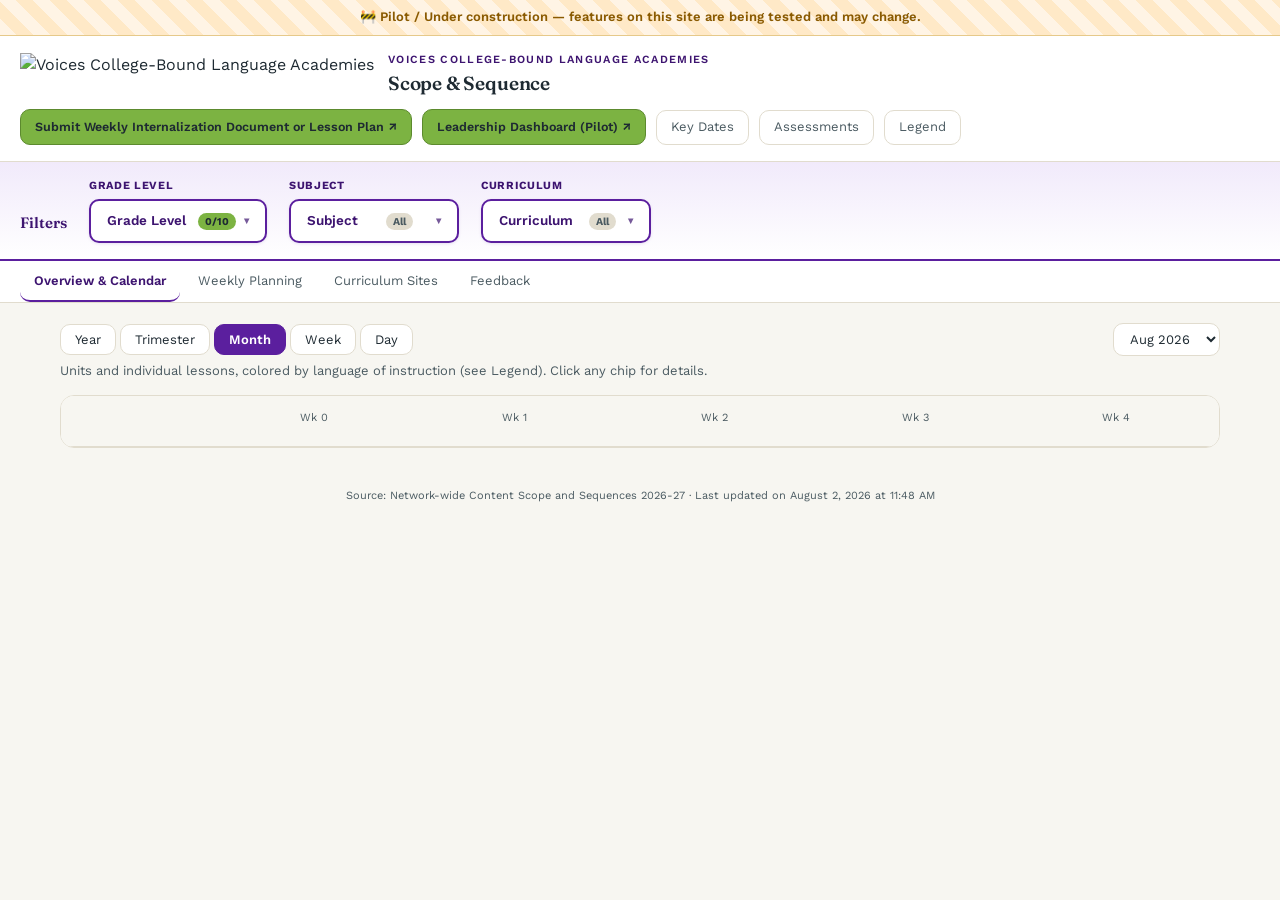
==== index.html @ 5a32dbb5 "Add Leadership Dashboard link to header next to Submit button" ====
<!DOCTYPE html>
<html lang="en">
<head>
<meta charset="UTF-8" />
<meta name="viewport" content="width=device-width, initial-scale=1.0" />
<title>Scope &amp; Sequence · Voices</title>
<link rel="icon" type="image/svg+xml" href="[data-uri]" />
<link rel="alternate icon" type="image/png" href="[data-uri]" />
<link rel="preconnect" href="https://fonts.googleapis.com">
<link rel="preconnect" href="https://fonts.gstatic.com" crossorigin>
<link href="https://fonts.googleapis.com/css2?family=Fraunces:opsz,wght@9..144,400;9..144,500;9..144,600;9..144,700&family=Work+Sans:wght@400;500;600;700&display=swap" rel="stylesheet">
<link rel="stylesheet" href="style.css" />
<script src="https://cdn.jsdelivr.net/npm/docx@9.7.1/dist/index.iife.js"></script>
</head>
<body>
<div class="pilot-banner">🚧 Pilot / Under construction — features on this site are being tested and may change.</div>
<header class="topbar">
  <div class="brand-row">
    <img src="https://voicesacademies.org/wp-content/uploads/2023/08/logo-new.png" alt="Voices College-Bound Language Academies" class="brand-logo" />
    <div class="brand-text">
      <p class="eyebrow">Voices College-Bound Language Academies</p>
      <h1>Scope &amp; Sequence</h1>
    </div>
  </div>
  <div class="header-actions">
    <a class="btn-submit" href="https://grow.leveldata.com/data-dash" target="_blank" rel="noopener">Submit Weekly Internalization Document or Lesson Plan ↗</a>
    <a class="btn-submit" href="https://script.google.com/a/macros/voicescharterschool.com/s/AKfycbwVv9f9QbxQoBg6VvHgFD5PpWBPa5TW-Hq5ga94UbE-8AwvukaXBPZ4xyB8BBVYeM-q/exec?view=dashboard" target="_blank" rel="noopener">Leadership Dashboard (Pilot) ↗</a>
    <details id="keydates-toggle" class="legend-toggle">
      <summary>Key Dates</summary>
      <div id="keydates-panel" class="legend-panel keydates-panel"></div>
    </details>
    <details id="assessments-toggle" class="legend-toggle">
      <summary>Assessments</summary>
      <div id="assessments-panel" class="legend-panel keydates-panel"></div>
    </details>
    <details id="legend-toggle" class="legend-toggle">
      <summary>Legend</summary>
      <div id="legend-panel" class="legend-panel"></div>
    </details>
  </div>
</header>

<div class="filterbar">
  <span class="filterbar-label">Filters</span>
  <div class="filter-slot">
    <span class="filter-caption">Grade Level</span>
    <div id="filter-grade"></div>
  </div>
  <div class="filter-slot">
    <span class="filter-caption">Subject</span>
    <div id="filter-subject"></div>
  </div>
  <div class="filter-slot">
    <span class="filter-caption">Curriculum</span>
    <div id="filter-curriculum"></div>
  </div>
</div>

<nav class="tabs">
  <button class="tab-btn active" data-tab="overview">Overview &amp; Calendar</button>
  <button class="tab-btn" data-tab="week">Weekly Planning</button>
  <button class="tab-btn" data-tab="curricula">Curriculum Sites</button>
  <button class="tab-btn" data-tab="feedback">Feedback</button>
</nav>

<main>
  <!-- OVERVIEW & CALENDAR (Timeline only) -->
  <section id="tab-overview" class="tab-panel active">
    <div class="calendar-toolbar">
      <div class="zoom-group">
        <button class="zoom-btn" data-zoom="year">Year</button>
        <button class="zoom-btn" data-zoom="trimester">Trimester</button>
        <button class="zoom-btn active" data-zoom="month">Month</button>
        <button class="zoom-btn" data-zoom="week">Week</button>
        <button class="zoom-btn" data-zoom="day">Day</button>
      </div>
      <div id="calendar-nav" class="calendar-nav"></div>
    </div>
    <p class="hint">Units and individual lessons, colored by language of instruction (see Legend). Click any chip for details.</p>
    <div id="calendar-content"></div>
  </section>

  <!-- Shared detail modal -->
  <div id="unit-modal" class="modal hidden">
    <div class="modal-card">
      <button id="modal-close" class="modal-close">×</button>
      <div id="modal-body"></div>
    </div>
  </div>

  <!-- WEEKLY PLANNING -->
  <section id="tab-week" class="tab-panel">
    <div class="week-toolbar">
      <label>Week
        <select id="week-select"></select>
      </label>
      <button id="download-btn">Download Internalization Document (.docx)</button>
      <a class="btn-submit" href="https://docs.google.com/document/d/1AT0Lo5B0PBsfWItaUh0l4orukaaXtDyoS68IApVnRMs/edit?tab=t.0" target="_blank" rel="noopener">Lesson Planning Document ↗</a>
      <a class="btn-submit" href="https://grow.leveldata.com/data-dash" target="_blank" rel="noopener">Submit Weekly Internalization Document or Lesson Plan ↗</a>
    </div>
    <div class="week-toolbar pilot-tools">
      <span class="pilot-tag">Pilot tools:</span>
      <a class="btn-submit" href="https://script.google.com/a/macros/voicescharterschool.com/s/AKfycbwVv9f9QbxQoBg6VvHgFD5PpWBPa5TW-Hq5ga94UbE-8AwvukaXBPZ4xyB8BBVYeM-q/exec?view=internalize" target="_blank" rel="noopener">Internalize My Week (Pilot) ↗</a>
      <a class="btn-submit" href="https://script.google.com/a/macros/voicescharterschool.com/s/AKfycbwVv9f9QbxQoBg6VvHgFD5PpWBPa5TW-Hq5ga94UbE-8AwvukaXBPZ4xyB8BBVYeM-q/exec" target="_blank" rel="noopener">Customize My SAS (Pilot) ↗</a>
      <a class="btn-submit" href="https://script.google.com/a/macros/voicescharterschool.com/s/AKfycbwVv9f9QbxQoBg6VvHgFD5PpWBPa5TW-Hq5ga94UbE-8AwvukaXBPZ4xyB8BBVYeM-q/exec?view=dashboard" target="_blank" rel="noopener">Leadership Dashboard (Pilot) ↗</a>
    </div>
    <div id="week-content"></div>
  </section>

  <!-- CURRICULUM SITES -->
  <section id="tab-curricula" class="tab-panel">
    <p class="hint">Quick links to each curriculum provider's teacher site. These open the provider's own login/home page in a new tab - sign in there with your usual account (Clever, district SSO, etc.).</p>
    <div id="curricula-content" class="curricula-grid"></div>
  </section>

  <!-- FEEDBACK -->
  <section id="tab-feedback" class="tab-panel">
    <p class="hint">Share feedback, questions, or ideas about the scope &amp; sequences below. Add a post directly on the board - others can comment and react. No sign-in required.</p>
    <div class="padlet-embed">
      <iframe src="https://padlet.com/embed/u57g8vb19ub21k4a" frameborder="0" allow="camera;microphone;geolocation;clipboard-write;encrypted-media" title="2026-27 Voices SAS Feedback"></iframe>
    </div>
  </section>

</main>

<footer>
  <span>Source: Network-wide Content Scope and Sequences 2026-27</span>
  <span id="last-updated"></span>
</footer>

<script src="app.js"></script>
<link rel="stylesheet" href="overlays.css" />
<script src="overlays.js"></script>
</body>
</html>
---- style.css ----
/* Palette matches the Voices Professional Learning Portal
   (https://emagana-cpu.github.io/voicesprofessionallearning/) so this feels
   like the same family of tools. */
:root {
  --ink: #1E2A32;
  --ink-soft: #4A5A61;
  --paper: #F7F6F1;
  --card: #FFFFFF;
  --line: #E1DCCE;
  --purple: #5B1F9E;
  --purple-deep: #3D1470;
  --green: #7CB342;
  --green-deep: #5C8A2E;
  --alert: #C1442D;
  --alert-bg: #FBE4DC;
  --assess: #B9770E;
  --assess-bg: #FBEBD0;
  --focus: #3D1470;
  --radius: 14px;
  /* light language-allocation tints, used everywhere content is color-coded */
  --lang-english: #C9B8EA;
  --lang-english-deep: #5B1F9E;
  --lang-spanish: #C5E1A5;
  --lang-spanish-deep: #5C8A2E;
}
* { box-sizing: border-box; }
body {
  margin: 0;
  font-family: "Work Sans", -apple-system, "Segoe UI", Helvetica, Arial, sans-serif;
  color: var(--ink);
  background: var(--paper);
  line-height: 1.45;
}
h1, h2, h3, h4 { font-family: "Fraunces", serif; font-weight: 600; }

.topbar {
  padding: 16px 20px;
  background: var(--card);
  border-bottom: 1px solid var(--line);
  display: flex; align-items: center; justify-content: space-between; gap: 12px; flex-wrap: wrap;
}
.brand-row { display: flex; align-items: center; gap: 14px; }
.brand-logo { height: 44px; width: auto; flex-shrink: 0; }
.brand-text .eyebrow { font-size: 11px; letter-spacing: .12em; text-transform: uppercase; color: var(--purple-deep); font-weight: 600; margin: 0 0 2px; }
.brand-text h1 { margin: 0; font-size: 19px; letter-spacing: -0.01em; }

.header-actions { display: flex; align-items: center; gap: 10px; }
.btn-submit {
  display: inline-flex; align-items: center; gap: 6px;
  font-size: 12.5px; font-weight: 600; text-decoration: none;
  padding: 8px 14px; border-radius: 10px;
  background: var(--green); color: var(--ink); border: 1px solid var(--green-deep);
}
.btn-submit:hover { background: var(--green-deep); color: white; }

/* List / Timeline view toggle (merged Overview & Calendar tab) */
.view-toggle { display: flex; gap: 4px; margin-bottom: 16px; }
.view-btn { padding: 7px 16px; border-radius: 10px; }
.view-btn.active { background: var(--purple); color: white; border-color: var(--purple); font-weight: 600; }

/* Legend */
.legend-toggle { position: relative; }
.legend-toggle summary { list-style: none; cursor: pointer; font-size: 13px; padding: 7px 14px; border: 1px solid var(--line); border-radius: 10px; color: var(--ink-soft); background: var(--card); }
.legend-toggle summary::-webkit-details-marker { display: none; }
.legend-toggle[open] summary { color: var(--purple-deep); border-color: var(--purple); }
.legend-panel {
  position: absolute; right: 0; top: 40px; z-index: 30;
  background: var(--card); border: 1px solid var(--line); border-radius: var(--radius);
  padding: 14px 16px; box-shadow: 0 10px 30px rgba(30,42,50,.14); min-width: 260px;
}
.legend-group { margin-bottom: 12px; }
.legend-group:last-child { margin-bottom: 0; }
.legend-title { font-size: 11px; text-transform: uppercase; letter-spacing: .04em; color: var(--ink-soft); margin-bottom: 6px; font-weight: 700; }
.legend-item { font-size: 13px; display: flex; align-items: center; gap: 8px; margin-bottom: 4px; }
.legend-swatch { width: 14px; height: 14px; border-radius: 4px; display: inline-block; }

.keydates-panel { min-width: 420px; max-width: 480px; max-height: 70vh; overflow-y: auto; }
.keydates-panel .table-scroll { border: none; }
.keydates-panel .overview-table { min-width: 0; }

/* Filter bar - deliberately loud: its own colored strip, labeled controls,
   and a visible badge whenever a filter isn't set to "everything". */
.filterbar {
  display: flex; align-items: flex-end; gap: 22px; padding: 16px 20px;
  background: linear-gradient(180deg, #F1EAFB, #FFFFFF); border-bottom: 2px solid var(--purple);
  flex-wrap: wrap;
}
.filterbar-label {
  font-family: "Fraunces", serif; font-weight: 600; font-size: 15px; color: var(--purple-deep);
  padding-bottom: 9px; flex-shrink: 0;
}
.filter-slot { display: flex; flex-direction: column; gap: 5px; }
.filter-caption {
  font-size: 11px; font-weight: 700; text-transform: uppercase; letter-spacing: .06em;
  color: var(--purple-deep);
}
.filter-dropdown { position: relative; }
.filter-dropdown summary {
  list-style: none; cursor: pointer; font-size: 13.5px; font-weight: 600; padding: 10px 16px;
  border: 2px solid var(--purple); border-radius: 10px; color: var(--purple-deep); background: var(--card);
  display: flex; align-items: center; gap: 8px; min-width: 170px; justify-content: space-between;
  box-shadow: 0 1px 3px rgba(91,31,158,.12);
}
.filter-dropdown summary::after { content: "▾"; font-size: 10px; opacity: .7; }
.filter-dropdown summary::-webkit-details-marker { display: none; }
.filter-dropdown[open] summary { background: var(--purple); color: white; }
.filter-dropdown .filter-badge {
  background: var(--green); color: var(--ink); font-size: 10.5px; font-weight: 700;
  border-radius: 999px; padding: 1px 7px; margin-left: 4px;
}
.filter-panel {
  position: absolute; left: 0; top: 46px; z-index: 25;
  background: var(--card); border: 1px solid var(--line); border-radius: var(--radius);
  padding: 10px 12px; box-shadow: 0 10px 30px rgba(30,42,50,.18);
  min-width: 220px; max-height: 280px; overflow-y: auto;
}
.filter-actions { display: flex; gap: 6px; margin-bottom: 8px; }
.filter-actions button { padding: 3px 10px; font-size: 11px; }
.filter-option { display: flex; align-items: center; gap: 8px; font-size: 13px; padding: 4px 0; cursor: pointer; }
.filter-option input { accent-color: var(--purple); width: 15px; height: 15px; }

.tabs { display: flex; gap: 4px; padding: 0 20px; background: var(--card); border-bottom: 1px solid var(--line); }
.tab-btn { border: none; background: none; padding: 12px 14px; font-size: 13px; color: var(--ink-soft); border-bottom: 2px solid transparent; cursor: pointer; font-family: inherit; }
.tab-btn:hover { color: var(--ink); }
.tab-btn.active { color: var(--purple-deep); border-bottom-color: var(--purple); font-weight: 600; }

main { padding: 20px; max-width: 1200px; margin: 0 auto; }
.tab-panel { display: none; }
.tab-panel.active { display: block; }
.hint { font-size: 13px; color: var(--ink-soft); margin: 0 0 14px; }

/* Overview: one simple, independent table per subject (no forced cross-subject alignment - see Calendar tab for that) */
.subject-section { margin-bottom: 28px; }
.subject-section-header {
  display: flex; align-items: center; gap: 10px; margin-bottom: 10px;
}
.subject-section-header .lang-dot { width: 12px; height: 12px; border-radius: 50%; flex-shrink: 0; }
.subject-section-header h3 { margin: 0; font-size: 16px; }
.subject-section-header .subject-meta { font-size: 12px; color: var(--ink-soft); }

.table-scroll { overflow-x: auto; border: 1px solid var(--line); border-radius: var(--radius); }
.overview-table { border-collapse: collapse; width: 100%; min-width: 560px; background: var(--card); font-size: 12.5px; }
.overview-table th, .overview-table td {
  border: 1px solid var(--line);
  padding: 8px 10px;
  vertical-align: top;
  text-align: left;
}
.overview-table thead th {
  background: var(--paper);
  color: var(--ink-soft);
  font-size: 11px;
  text-transform: uppercase;
  letter-spacing: .03em;
  position: sticky;
  top: 0;
  z-index: 2;
}
.overview-table tbody tr.unit-row { cursor: pointer; }
.overview-table tbody tr.unit-row:hover td { background: var(--paper); }

#week-content tr.week-lesson-row { cursor: pointer; }
#week-content tr.week-lesson-row:hover td { background: var(--paper); }
.cell-unit-label { font-weight: 700; font-size: 13px; }
.cell-dates { font-size: 11px; color: var(--ink-soft); margin-top: 2px; }
.cell-topic { font-weight: 600; margin-bottom: 4px; }
.cell-standards { font-size: 11.5px; color: var(--ink-soft); white-space: pre-wrap; }

/* Modal */
.modal { position: fixed; inset: 0; background: rgba(30,42,50,.45); display: flex; align-items: center; justify-content: center; padding: 20px; z-index: 50; }
.modal.hidden { display: none; }
.modal-card { background: var(--card); border-radius: var(--radius); max-width: 800px; width: 100%; max-height: 85vh; overflow-y: auto; padding: 24px; position: relative; }
.modal-close { position: absolute; top: 14px; right: 16px; border: none; background: none; font-size: 22px; cursor: pointer; color: var(--ink-soft); line-height: 1; }
.modal-close:hover { color: var(--ink); }
.modal-body h2 { margin-top: 0; font-size: 18px; }
.subject-block { margin-bottom: 20px; }
.subject-block h4 { font-size: 13px; text-transform: uppercase; letter-spacing: .03em; margin-bottom: 8px; font-family: "Work Sans", sans-serif; font-weight: 700; }
.lesson-row { border-left: 3px solid var(--line); padding: 6px 10px; margin-bottom: 6px; font-size: 13px; }
.lesson-row .lesson-meta { color: var(--ink-soft); font-size: 11px; }

/* Week tab */
.week-toolbar { display: flex; align-items: center; gap: 12px; margin-bottom: 16px; flex-wrap: wrap; }
.week-toolbar label { font-size: 12px; color: var(--ink-soft); display: flex; flex-direction: column; gap: 4px; }
select, button {
  font-family: inherit;
  font-size: 13px; padding: 7px 12px; border-radius: 10px; border: 1px solid var(--line);
  background: var(--card); color: var(--ink); cursor: pointer;
}
#download-btn { background: var(--purple); color: white; border-color: var(--purple); font-weight: 600; }
#download-btn:hover { background: var(--purple-deep); }
#download-btn:disabled { background: var(--line); color: var(--ink-soft); border-color: var(--line); cursor: not-allowed; }

table { width: 100%; border-collapse: collapse; background: var(--card); border: 1px solid var(--line); border-radius: var(--radius); overflow: hidden; margin-bottom: 20px; }
th, td { text-align: left; padding: 8px 10px; font-size: 13px; border-bottom: 1px solid var(--line); vertical-align: top; }
th { background: var(--paper); font-size: 11px; text-transform: uppercase; color: var(--ink-soft); letter-spacing: .03em; }

.empty-note { padding: 16px; border: 1.5px dashed var(--line); border-radius: var(--radius); color: var(--ink-soft); font-size: 13px; background: var(--card); }
footer { text-align: center; font-size: 11px; color: var(--ink-soft); padding: 20px; }
#last-updated:not(:empty)::before { content: " · "; }

/* Calendar */
.calendar-toolbar { display: flex; align-items: center; justify-content: space-between; gap: 12px; margin-bottom: 6px; flex-wrap: wrap; }
.zoom-group { display: flex; gap: 4px; }
.zoom-btn { padding: 7px 14px; border-radius: 10px; }
.zoom-btn.active { background: var(--purple); color: white; border-color: var(--purple); font-weight: 600; }

/* Gantt: scrolls both ways - horizontally across time buckets, vertically
   when a bucket has to stack many individual lessons. */
.gantt-wrap {
  border: 1px solid var(--line); border-radius: var(--radius); background: var(--card);
  overflow: auto; max-height: 70vh;
}
.gantt-header, .gantt-row { display: flex; border-bottom: 1px solid var(--line); }
.gantt-header { position: sticky; top: 0; background: var(--paper); z-index: 2; }
.gantt-row:last-child { border-bottom: none; }
.gantt-row-label {
  flex: 0 0 150px; padding: 10px 12px; font-size: 12.5px; font-weight: 600;
  display: flex; align-items: center; background: var(--paper);
  position: sticky; left: 0; z-index: 1;
}
.gantt-header .gantt-row-label { z-index: 3; }
.gantt-track { flex: 1; display: grid; min-height: 50px; gap: 3px; padding: 4px; }
.gantt-col-header { font-size: 11px; color: var(--ink-soft); text-align: center; padding: 10px 4px; }
.gantt-cell {
  display: flex; flex-direction: column; gap: 3px; max-height: 150px; overflow-y: auto;
  padding: 2px; border-radius: 6px;
}
.lesson-chip {
  border-radius: 6px; font-size: 10.5px; padding: 3px 7px; line-height: 1.3;
  cursor: pointer; color: var(--ink); overflow: hidden; text-overflow: ellipsis;
  white-space: nowrap; flex-shrink: 0;
}
.lesson-chip:hover { outline: 2px solid var(--purple-deep); outline-offset: -1px; }
/* A lesson whose start_date/end_date differ shows up in every bucket it
   touches (see itemOverlapsRange in app.js) - this dashed border is the
   only visual cue that a chip continues into a neighboring cell rather
   than being a one-off single-day lesson. */
.lesson-chip-multiday { border: 1px dashed rgba(0,0,0,0.35); }
.agenda-meta { font-size: 11px; color: var(--ink-soft); margin-top: 2px; }
.span-chip { align-self: center; display: flex; align-items: center; margin: 2px 0; }
.gantt-track-span { align-items: start; }

/* Curriculum Sites */
.curricula-grid { display: grid; grid-template-columns: repeat(auto-fill, minmax(240px, 1fr)); gap: 14px; }
.curriculum-card {
  background: var(--card); border: 1px solid var(--line); border-radius: var(--radius);
  padding: 18px; display: flex; flex-direction: column; gap: 8px;
  border-top: 4px solid var(--purple);
}
.curriculum-card h3 { margin: 0; font-size: 16px; }
.curriculum-card .curriculum-subjects { font-size: 12px; color: var(--ink-soft); }
.curriculum-card .curriculum-link {
  margin-top: 8px; align-self: flex-start;
  display: inline-flex; align-items: center; gap: 6px;
  font-size: 13px; font-weight: 600; text-decoration: none;
  padding: 8px 14px; border-radius: 10px;
  background: var(--purple); color: white;
}
.curriculum-card .curriculum-link:hover { background: var(--purple-deep); }

.curriculum-card .curriculum-logins {
  margin-top: 4px; padding: 10px 12px; border-radius: 10px;
  background: var(--paper); border: 1px solid var(--line);
  display: flex; flex-direction: column; gap: 5px;
}
.curriculum-card .cred-note { font-size: 12px; color: var(--ink-soft); margin-bottom: 2px; }
.curriculum-card .cred-row { display: flex; align-items: baseline; gap: 8px; font-size: 12.5px; }
.curriculum-card .cred-label {
  flex: 0 0 62px; font-weight: 700; color: var(--ink-soft);
  text-transform: uppercase; letter-spacing: .02em; font-size: 10.5px;
}
.curriculum-card .cred-row code {
  font-family: ui-monospace, SFMono-Regular, Menlo, monospace;
  font-size: 12px; word-break: break-all;
}

.curriculum-card .curriculum-resources {
  margin-top: 4px; padding: 10px 12px; border-radius: 10px;
  background: var(--paper); border: 1px solid var(--line);
  display: flex; flex-direction: column; gap: 5px;
}
.curriculum-card .resource-link {
  font-size: 12.5px; text-decoration: none; color: var(--purple); font-weight: 600;
}
.curriculum-card .resource-link:hover { text-decoration: underline; }

.agenda-list { display: flex; flex-direction: column; gap: 8px; }
.agenda-item {
  background: var(--card); border: 1px solid var(--line); border-left: 5px solid var(--purple);
  border-radius: var(--radius); padding: 10px 14px; cursor: pointer;
}
.agenda-item:hover { background: var(--paper); }
.agenda-subject { font-size: 11px; text-transform: uppercase; letter-spacing: .03em; color: var(--ink-soft); font-weight: 700; }
.agenda-title { font-size: 13.5px; margin-top: 2px; }
.agenda-objective { font-size: 12.5px; color: var(--ink-soft); margin-top: 4px; }

/* Feedback tab - Padlet embed */
.padlet-embed {
  width: 100%;
  height: calc(100vh - 220px);
  min-height: 560px;
  border: 1px solid var(--line, #d9dee5);
  border-radius: 8px;
  overflow: hidden;
  background: #fff;
}
.padlet-embed iframe {
  width: 100%;
  height: 100%;
  display: block;
  border: 0;
}

/* --- Pilot / under-construction banner + pilot tool links --- */
.pilot-banner {
  background: repeating-linear-gradient(45deg,#fff4e5,#fff4e5 12px,#ffe9c7 12px,#ffe9c7 24px);
  color: #8a5a00; font-weight: 600; font-size: 13px; text-align: center;
  padding: 8px 12px; border-bottom: 1px solid #e6c98a;
}
.pilot-tools { border-top: 1px dashed #d8c7ef; margin-top: 8px; padding-top: 10px; align-items: center; }
.pilot-tag { font-size: 12px; font-weight: 700; color: #6A1FB0; text-transform: uppercase; letter-spacing: .03em; margin-right: 4px; }
---- overlays.css ----
/* SAS Overlays — display layer styles (matches the portal's purple theme) */
.sas-ov-panel {
  margin-top: 14px;
  padding-top: 12px;
  border-top: 1px solid #e3dced;
}
.sas-ov-head {
  font-size: 13px;
  font-weight: 700;
  color: #4A1585;
  margin-bottom: 8px;
}
.sas-ov-count {
  display: inline-block;
  min-width: 18px;
  padding: 0 6px;
  margin-left: 4px;
  border-radius: 9px;
  background: #6A1FB0;
  color: #fff;
  font-size: 11px;
  text-align: center;
  line-height: 18px;
}
.sas-ov-item {
  background: #f4eefb;
  border-left: 3px solid #6A1FB0;
  border-radius: 6px;
  padding: 7px 10px;
  margin-bottom: 6px;
}
.sas-ov-tag {
  font-size: 10.5px;
  font-weight: 700;
  text-transform: uppercase;
  letter-spacing: .03em;
  color: #4A1585;
  margin-right: 6px;
}
.sas-ov-by { font-size: 11px; color: #8a82a0; }
.sas-ov-val { font-size: 12.5px; color: #34304a; margin-top: 3px; white-space: pre-wrap; }
.sas-ov-empty { font-size: 12.5px; color: #8a82a0; font-style: italic; }
.sas-ov-btn {
  display: inline-block;
  margin-top: 10px;
  padding: 8px 14px;
  border-radius: 8px;
  background: #6A1FB0;
  color: #fff;
  font-size: 13px;
  font-weight: 600;
  text-decoration: none;
}
.sas-ov-btn:hover { background: #4A1585; }

/* Optional chip badge if you wire SASOverlays.countFor() into chips */
.sas-ov-badge {
  display: inline-block;
  min-width: 15px;
  height: 15px;
  padding: 0 4px;
  border-radius: 8px;
  background: #6A1FB0;
  color: #fff;
  font-size: 10px;
  line-height: 15px;
  text-align: center;
  vertical-align: top;
  margin-left: 3px;
}
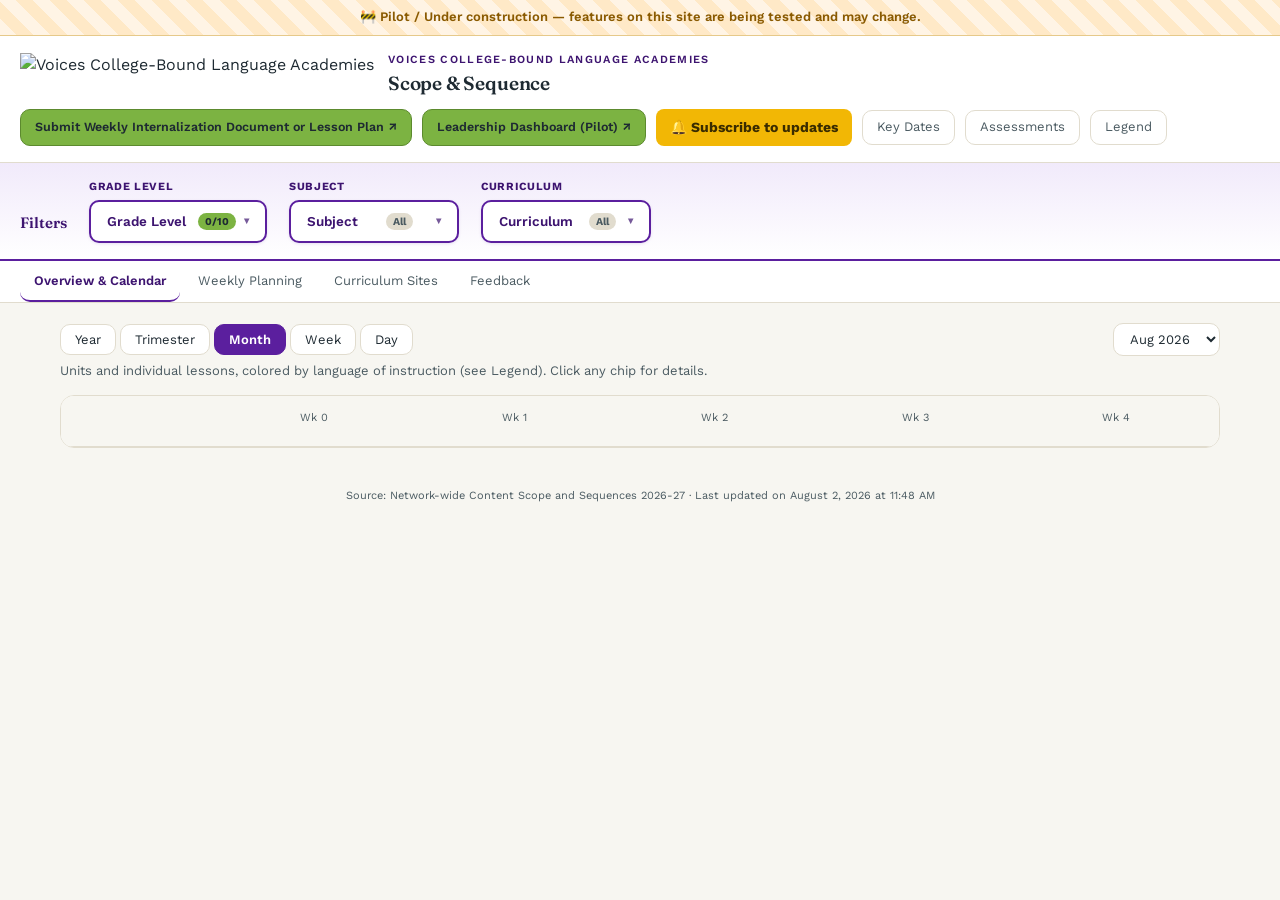
==== commit fd19ae62: "Move Leadership Dashboard out of Weekly Planning; add prominent Subscribe button to header" ====
--- a/index.html
+++ b/index.html
@@ -25,6 +25,7 @@
   <div class="header-actions">
     <a class="btn-submit" href="https://grow.leveldata.com/data-dash" target="_blank" rel="noopener">Submit Weekly Internalization Document or Lesson Plan ↗</a>
     <a class="btn-submit" href="https://script.google.com/a/macros/voicescharterschool.com/s/AKfycbwVv9f9QbxQoBg6VvHgFD5PpWBPa5TW-Hq5ga94UbE-8AwvukaXBPZ4xyB8BBVYeM-q/exec?view=dashboard" target="_blank" rel="noopener">Leadership Dashboard (Pilot) ↗</a>
+    <a class="btn-bell" href="https://script.google.com/a/macros/voicescharterschool.com/s/AKfycbwVv9f9QbxQoBg6VvHgFD5PpWBPa5TW-Hq5ga94UbE-8AwvukaXBPZ4xyB8BBVYeM-q/exec?view=subscribe" target="_blank" rel="noopener">🔔 Subscribe to updates</a>
     <details id="keydates-toggle" class="legend-toggle">
       <summary>Key Dates</summary>
       <div id="keydates-panel" class="legend-panel keydates-panel"></div>
@@ -102,7 +103,6 @@
       <span class="pilot-tag">Pilot tools:</span>
       <a class="btn-submit" href="https://script.google.com/a/macros/voicescharterschool.com/s/AKfycbwVv9f9QbxQoBg6VvHgFD5PpWBPa5TW-Hq5ga94UbE-8AwvukaXBPZ4xyB8BBVYeM-q/exec?view=internalize" target="_blank" rel="noopener">Internalize My Week (Pilot) ↗</a>
       <a class="btn-submit" href="https://script.google.com/a/macros/voicescharterschool.com/s/AKfycbwVv9f9QbxQoBg6VvHgFD5PpWBPa5TW-Hq5ga94UbE-8AwvukaXBPZ4xyB8BBVYeM-q/exec" target="_blank" rel="noopener">Customize My SAS (Pilot) ↗</a>
-      <a class="btn-submit" href="https://script.google.com/a/macros/voicescharterschool.com/s/AKfycbwVv9f9QbxQoBg6VvHgFD5PpWBPa5TW-Hq5ga94UbE-8AwvukaXBPZ4xyB8BBVYeM-q/exec?view=dashboard" target="_blank" rel="noopener">Leadership Dashboard (Pilot) ↗</a>
     </div>
     <div id="week-content"></div>
   </section>
--- a/style.css
+++ b/style.css
@@ -319,3 +319,6 @@
 }
 .pilot-tools { border-top: 1px dashed #d8c7ef; margin-top: 8px; padding-top: 10px; align-items: center; }
 .pilot-tag { font-size: 12px; font-weight: 700; color: #6A1FB0; text-transform: uppercase; letter-spacing: .03em; margin-right: 4px; }
+
+.btn-bell { display:inline-flex; align-items:center; gap:6px; background:#F2B705; color:#3a2c00; font-weight:700; border-radius:8px; padding:8px 14px; text-decoration:none; font-size:14px; }
+.btn-bell:hover { background:#e0a900; }
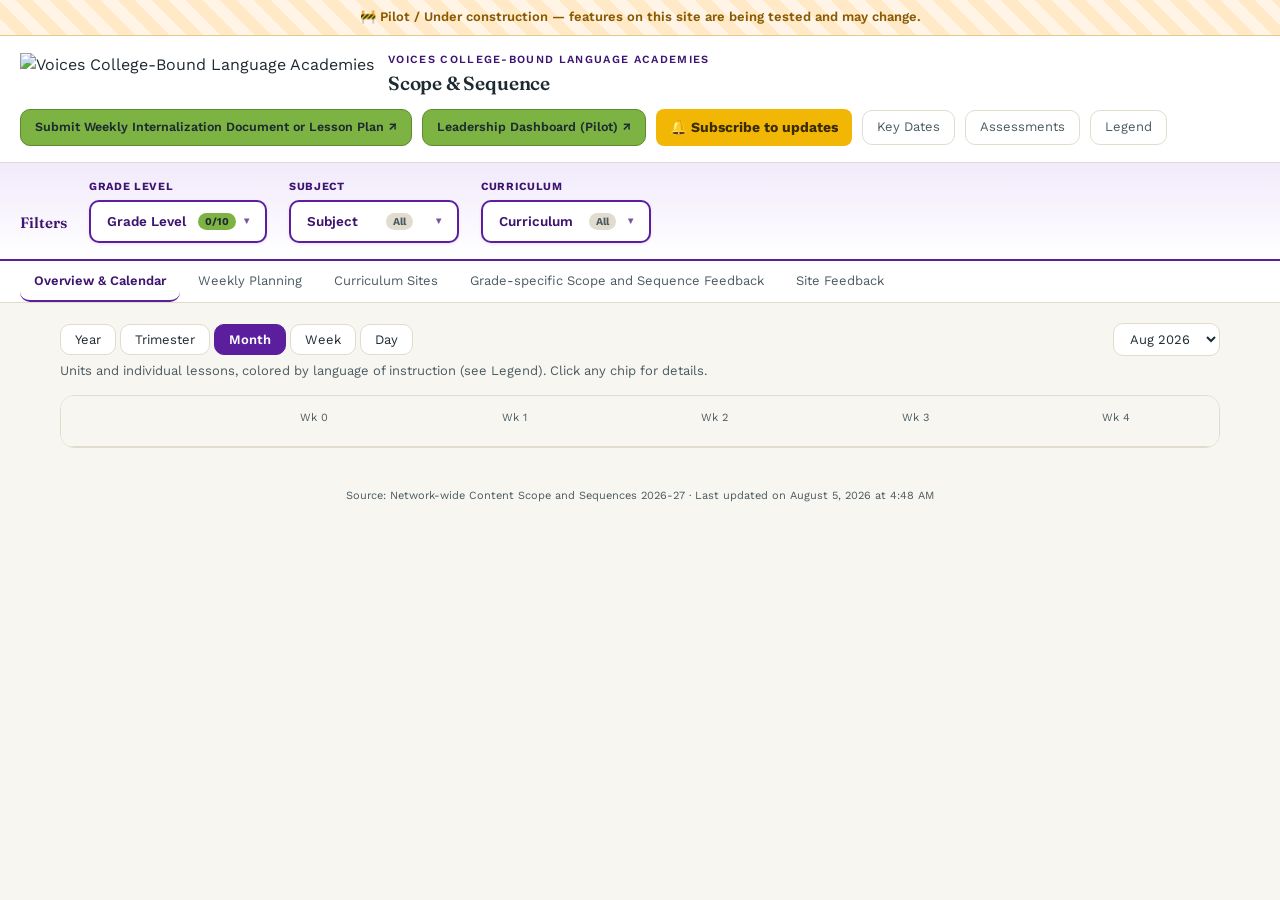
==== commit 0d378aab: "Add grade-specific SAS feedback tab; rename Feedback to Site Feedback" ====
--- a/index.html
+++ b/index.html
@@ -61,7 +61,8 @@
   <button class="tab-btn active" data-tab="overview">Overview &amp; Calendar</button>
   <button class="tab-btn" data-tab="week">Weekly Planning</button>
   <button class="tab-btn" data-tab="curricula">Curriculum Sites</button>
-  <button class="tab-btn" data-tab="feedback">Feedback</button>
+  <button class="tab-btn" data-tab="grade-feedback">Grade-specific Scope and Sequence Feedback</button>
+  <button class="tab-btn" data-tab="feedback">Site Feedback</button>
 </nav>
 
 <main>
@@ -113,6 +114,14 @@
     <div id="curricula-content" class="curricula-grid"></div>
   </section>
 
+  <!-- GRADE-SPECIFIC SCOPE & SEQUENCE FEEDBACK -->
+  <section id="tab-grade-feedback" class="tab-panel">
+    <p class="hint">Share feedback, questions, or ideas about a specific grade's scope &amp; sequence. Add a post directly on the board - others can comment and react. No sign-in required.</p>
+    <div class="padlet-embed">
+      <iframe src="https://padlet.com/embed/d3cd436qtrlfiqrk" frameborder="0" allow="camera;microphone;geolocation;display-capture;clipboard-write" title="Grade-specific Scope and Sequence Feedback"></iframe>
+    </div>
+  </section>
+
   <!-- FEEDBACK -->
   <section id="tab-feedback" class="tab-panel">
     <p class="hint">Share feedback, questions, or ideas about the scope &amp; sequences below. Add a post directly on the board - others can comment and react. No sign-in required.</p>
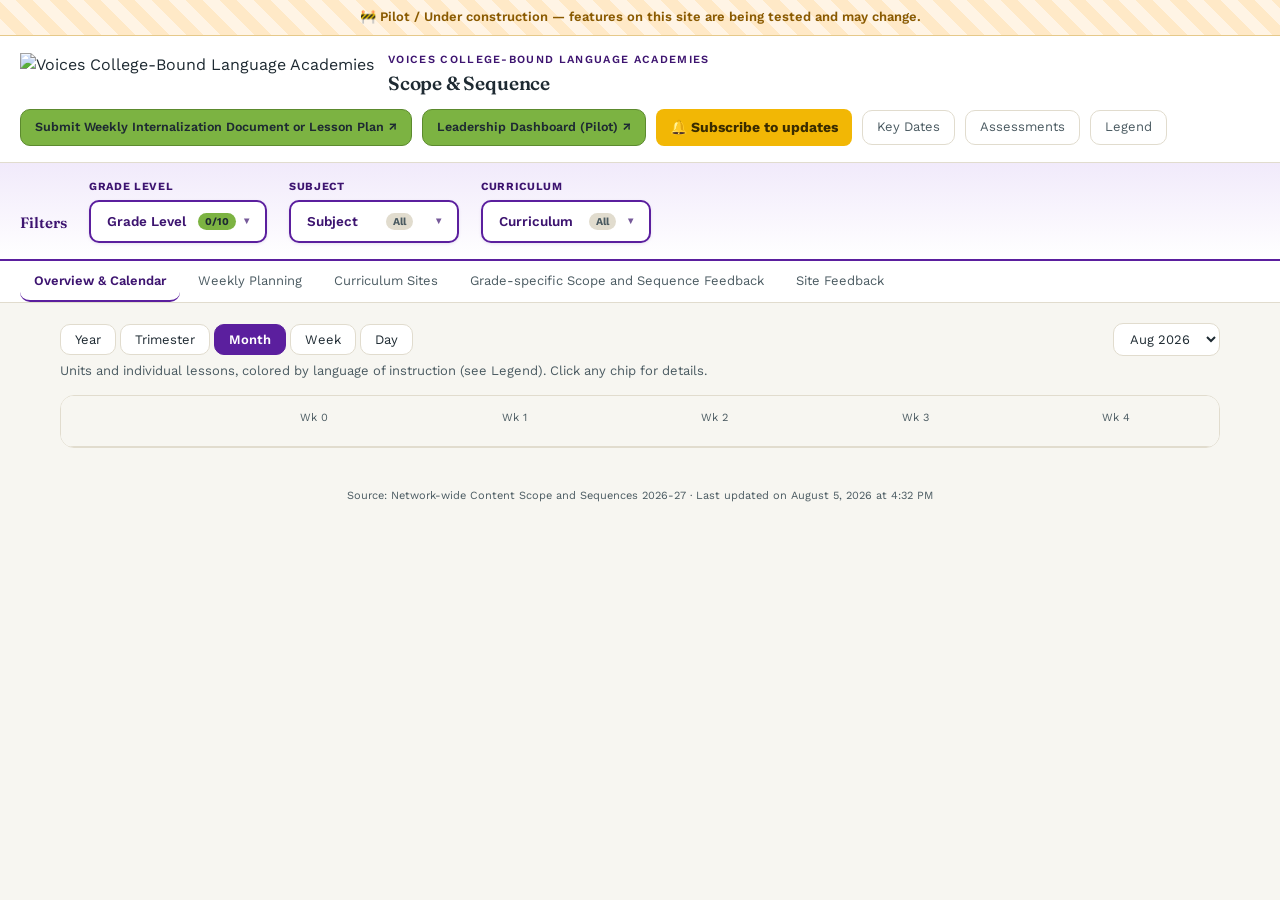
==== commit 0cd05220: "Cache-bust app.js/overlays.js so Week Focus label change loads without manual hard-refresh" ====
--- a/index.html
+++ b/index.html
@@ -137,8 +137,8 @@
   <span id="last-updated"></span>
 </footer>
 
-<script src="app.js"></script>
+<script src="app.js?v=202608051640"></script>
 <link rel="stylesheet" href="overlays.css" />
-<script src="overlays.js"></script>
+<script src="overlays.js?v=202608051640"></script>
 </body>
 </html>
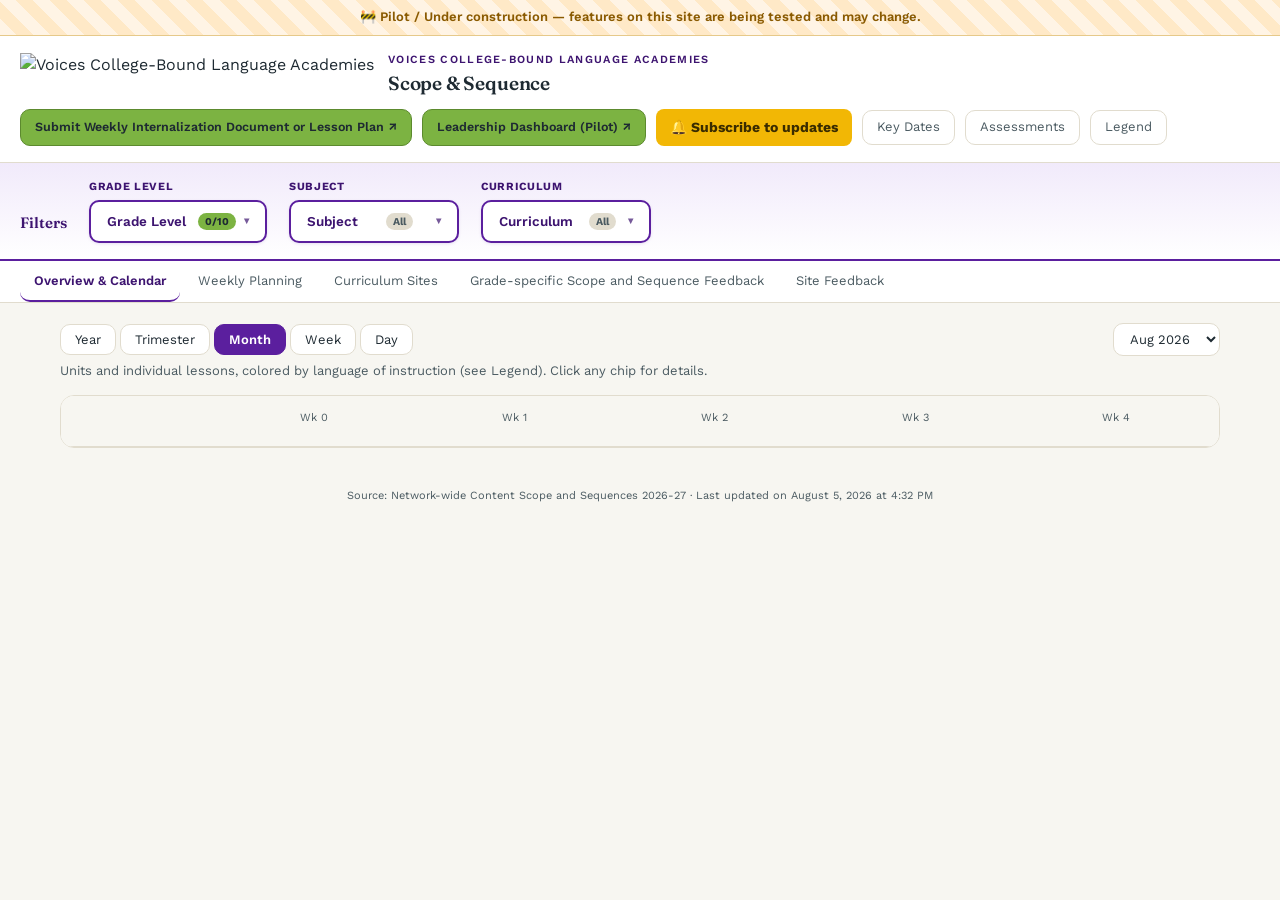
==== commit 108a9119: "Fix Internalization doc filename to use selected grade(s) instead of hardcoded Grade3" ====
--- a/index.html
+++ b/index.html
@@ -137,8 +137,8 @@
   <span id="last-updated"></span>
 </footer>
 
-<script src="app.js?v=202608051640"></script>
+<script src="app.js?v=202608051647"></script>
 <link rel="stylesheet" href="overlays.css" />
-<script src="overlays.js?v=202608051640"></script>
+<script src="overlays.js?v=202608051647"></script>
 </body>
 </html>
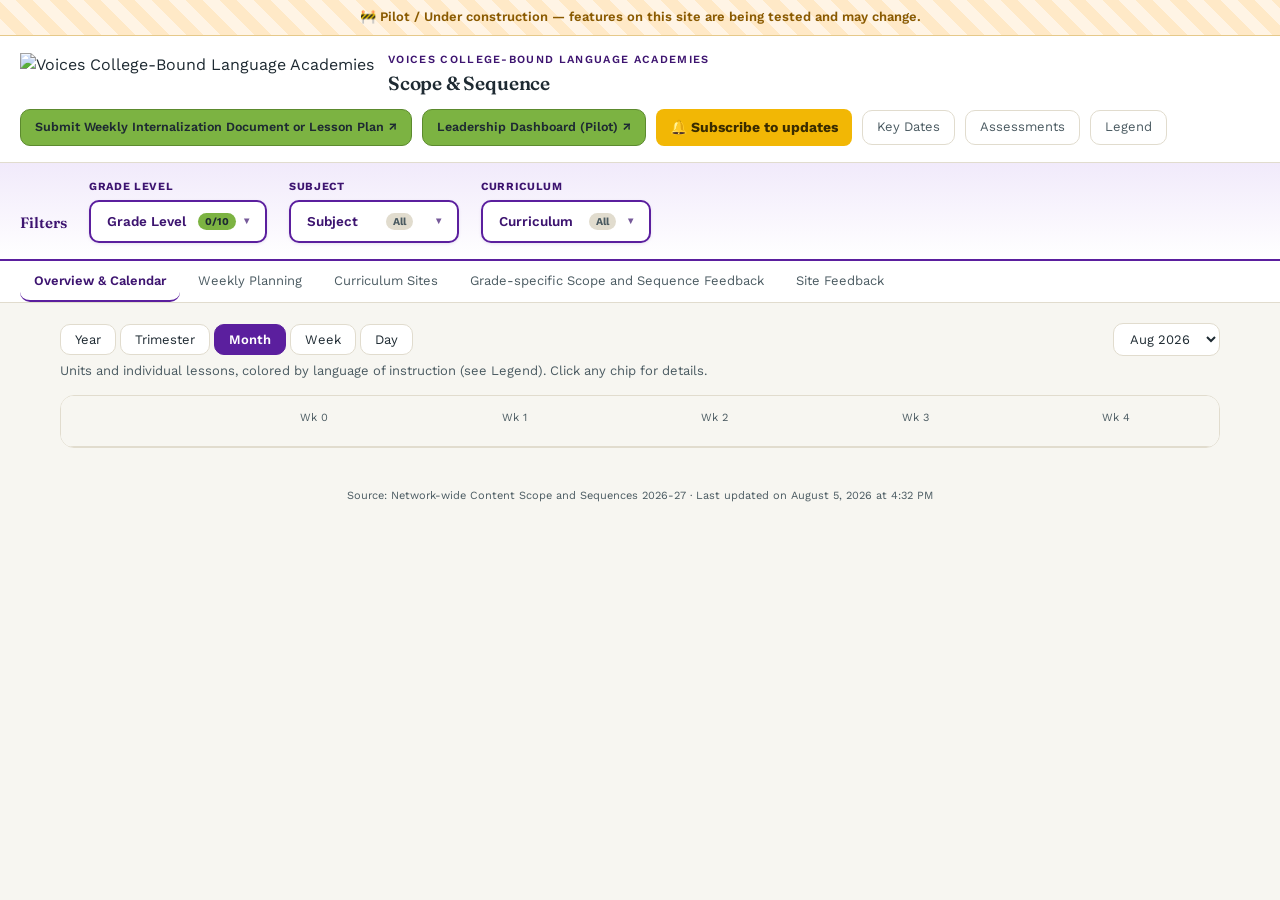
==== commit e7693ead: "Hide TK-only PTLKF subject areas from the Subject filter dropdown (still render under TK)" ====
--- a/index.html
+++ b/index.html
@@ -137,8 +137,8 @@
   <span id="last-updated"></span>
 </footer>
 
-<script src="app.js?v=202608051647"></script>
+<script src="app.js?v=202608060515"></script>
 <link rel="stylesheet" href="overlays.css" />
-<script src="overlays.js?v=202608051647"></script>
+<script src="overlays.js?v=202608060515"></script>
 </body>
 </html>
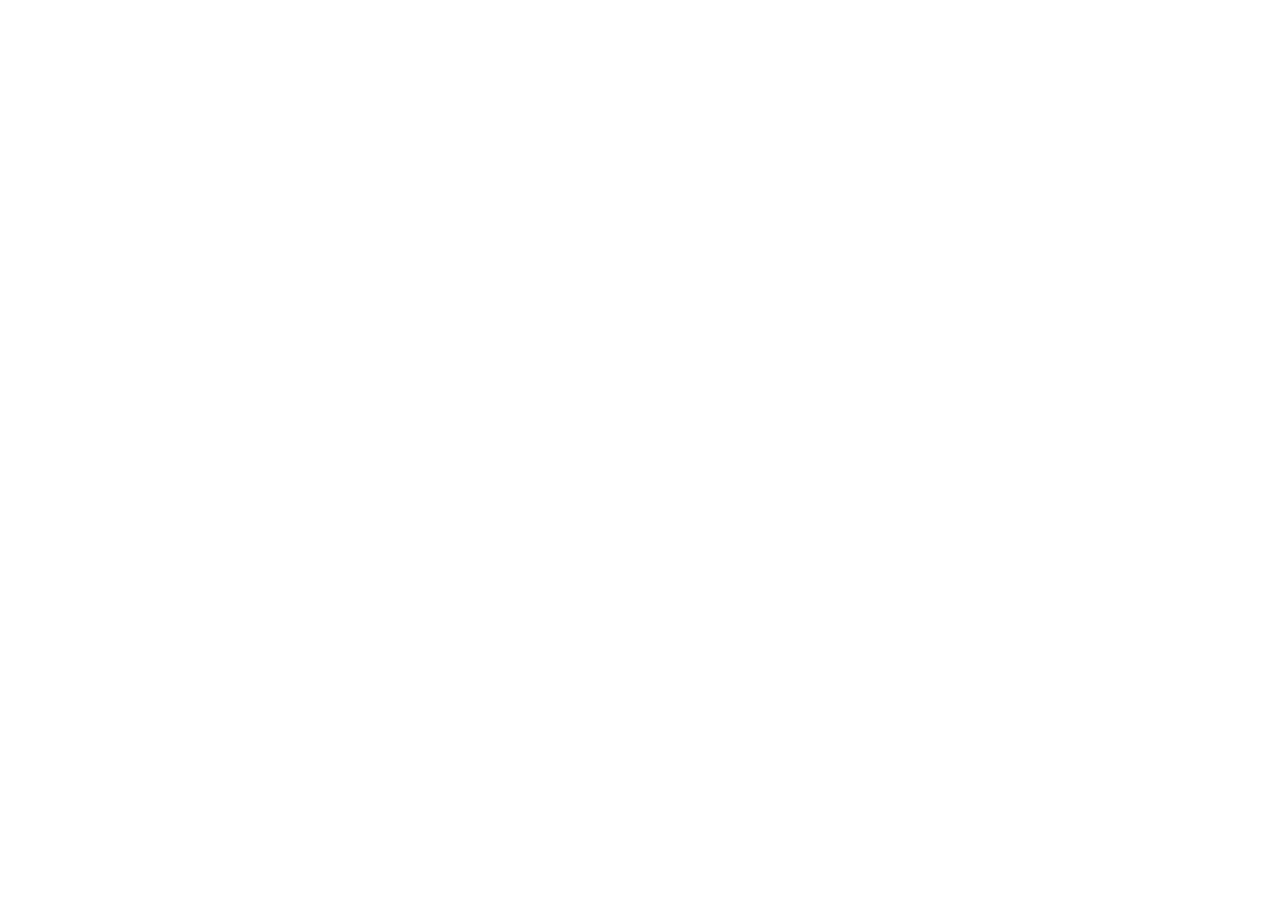
==== commit 4e3a7c1c: "Redirect GitHub Pages portal to new Apps Script site" ====
--- a/index.html
+++ b/index.html
@@ -3,142 +3,28 @@
 <head>
 <meta charset="UTF-8" />
 <meta name="viewport" content="width=device-width, initial-scale=1.0" />
-<title>Scope &amp; Sequence · Voices</title>
-<link rel="icon" type="image/svg+xml" href="[data-uri]" />
-<link rel="alternate icon" type="image/png" href="[data-uri]" />
-<link rel="preconnect" href="https://fonts.googleapis.com">
-<link rel="preconnect" href="https://fonts.gstatic.com" crossorigin>
-<link href="https://fonts.googleapis.com/css2?family=Fraunces:opsz,wght@9..144,400;9..144,500;9..144,600;9..144,700&family=Work+Sans:wght@400;500;600;700&display=swap" rel="stylesheet">
-<link rel="stylesheet" href="style.css" />
-<script src="https://cdn.jsdelivr.net/npm/docx@9.7.1/dist/index.iife.js"></script>
+<title>Scope &amp; Sequence · Voices — moved</title>
+<link rel="canonical" href="https://script.google.com/a/macros/voicescharterschool.com/s/AKfycbzk6oCAAPzsvvgvSzPmrVXKwc3uDHOGK3KSw-q_zqy4MgE6Qxr8oeju-S3SkVM32zUy0w/exec" />
+<meta http-equiv="refresh" content="0; url=https://script.google.com/a/macros/voicescharterschool.com/s/AKfycbzk6oCAAPzsvvgvSzPmrVXKwc3uDHOGK3KSw-q_zqy4MgE6Qxr8oeju-S3SkVM32zUy0w/exec" />
+<script>
+  location.replace("https://script.google.com/a/macros/voicescharterschool.com/s/AKfycbzk6oCAAPzsvvgvSzPmrVXKwc3uDHOGK3KSw-q_zqy4MgE6Qxr8oeju-S3SkVM32zUy0w/exec");
+</script>
+<style>
+  body { font-family: "Work Sans", -apple-system, BlinkMacSystemFont, "Segoe UI", Roboto, sans-serif;
+         background: #F6F4FB; color: #2A2440; display: flex; min-height: 100vh; margin: 0;
+         align-items: center; justify-content: center; text-align: center; padding: 24px; }
+  .card { max-width: 520px; }
+  h1 { color: #6A1FB0; font-size: 1.4rem; margin: 0 0 12px; }
+  p { margin: 8px 0; line-height: 1.5; }
+  a.btn { display: inline-block; margin-top: 16px; background: #6A1FB0; color: #fff;
+          text-decoration: none; padding: 12px 20px; border-radius: 8px; font-weight: 600; }
+</style>
 </head>
 <body>
-<div class="pilot-banner">🚧 Pilot / Under construction — features on this site are being tested and may change.</div>
-<header class="topbar">
-  <div class="brand-row">
-    <img src="https://voicesacademies.org/wp-content/uploads/2023/08/logo-new.png" alt="Voices College-Bound Language Academies" class="brand-logo" />
-    <div class="brand-text">
-      <p class="eyebrow">Voices College-Bound Language Academies</p>
-      <h1>Scope &amp; Sequence</h1>
-    </div>
+  <div class="card">
+    <h1>The Scope &amp; Sequence portal has moved</h1>
+    <p>You’re being redirected to the new site. If it doesn’t open automatically, use the button below.</p>
+    <a class="btn" href="https://script.google.com/a/macros/voicescharterschool.com/s/AKfycbzk6oCAAPzsvvgvSzPmrVXKwc3uDHOGK3KSw-q_zqy4MgE6Qxr8oeju-S3SkVM32zUy0w/exec">Open the Scope &amp; Sequence portal →</a>
   </div>
-  <div class="header-actions">
-    <a class="btn-submit" href="https://grow.leveldata.com/data-dash" target="_blank" rel="noopener">Submit Weekly Internalization Document or Lesson Plan ↗</a>
-    <a class="btn-submit" href="https://script.google.com/a/macros/voicescharterschool.com/s/AKfycbwVv9f9QbxQoBg6VvHgFD5PpWBPa5TW-Hq5ga94UbE-8AwvukaXBPZ4xyB8BBVYeM-q/exec?view=dashboard" target="_blank" rel="noopener">Leadership Dashboard (Pilot) ↗</a>
-    <a class="btn-bell" href="https://script.google.com/a/macros/voicescharterschool.com/s/AKfycbwVv9f9QbxQoBg6VvHgFD5PpWBPa5TW-Hq5ga94UbE-8AwvukaXBPZ4xyB8BBVYeM-q/exec?view=subscribe" target="_blank" rel="noopener">🔔 Subscribe to updates</a>
-    <details id="keydates-toggle" class="legend-toggle">
-      <summary>Key Dates</summary>
-      <div id="keydates-panel" class="legend-panel keydates-panel"></div>
-    </details>
-    <details id="assessments-toggle" class="legend-toggle">
-      <summary>Assessments</summary>
-      <div id="assessments-panel" class="legend-panel keydates-panel"></div>
-    </details>
-    <details id="legend-toggle" class="legend-toggle">
-      <summary>Legend</summary>
-      <div id="legend-panel" class="legend-panel"></div>
-    </details>
-  </div>
-</header>
-
-<div class="filterbar">
-  <span class="filterbar-label">Filters</span>
-  <div class="filter-slot">
-    <span class="filter-caption">Grade Level</span>
-    <div id="filter-grade"></div>
-  </div>
-  <div class="filter-slot">
-    <span class="filter-caption">Subject</span>
-    <div id="filter-subject"></div>
-  </div>
-  <div class="filter-slot">
-    <span class="filter-caption">Curriculum</span>
-    <div id="filter-curriculum"></div>
-  </div>
-</div>
-
-<nav class="tabs">
-  <button class="tab-btn active" data-tab="overview">Overview &amp; Calendar</button>
-  <button class="tab-btn" data-tab="week">Weekly Planning</button>
-  <button class="tab-btn" data-tab="curricula">Curriculum Sites</button>
-  <button class="tab-btn" data-tab="grade-feedback">Grade-specific Scope and Sequence Feedback</button>
-  <button class="tab-btn" data-tab="feedback">Site Feedback</button>
-</nav>
-
-<main>
-  <!-- OVERVIEW & CALENDAR (Timeline only) -->
-  <section id="tab-overview" class="tab-panel active">
-    <div class="calendar-toolbar">
-      <div class="zoom-group">
-        <button class="zoom-btn" data-zoom="year">Year</button>
-        <button class="zoom-btn" data-zoom="trimester">Trimester</button>
-        <button class="zoom-btn active" data-zoom="month">Month</button>
-        <button class="zoom-btn" data-zoom="week">Week</button>
-        <button class="zoom-btn" data-zoom="day">Day</button>
-      </div>
-      <div id="calendar-nav" class="calendar-nav"></div>
-    </div>
-    <p class="hint">Units and individual lessons, colored by language of instruction (see Legend). Click any chip for details.</p>
-    <div id="calendar-content"></div>
-  </section>
-
-  <!-- Shared detail modal -->
-  <div id="unit-modal" class="modal hidden">
-    <div class="modal-card">
-      <button id="modal-close" class="modal-close">×</button>
-      <div id="modal-body"></div>
-    </div>
-  </div>
-
-  <!-- WEEKLY PLANNING -->
-  <section id="tab-week" class="tab-panel">
-    <div class="week-toolbar">
-      <label>Week
-        <select id="week-select"></select>
-      </label>
-      <button id="download-btn">Download Internalization Document (.docx)</button>
-      <a class="btn-submit" href="https://docs.google.com/document/d/1AT0Lo5B0PBsfWItaUh0l4orukaaXtDyoS68IApVnRMs/edit?tab=t.0" target="_blank" rel="noopener">Lesson Planning Document ↗</a>
-      <a class="btn-submit" href="https://grow.leveldata.com/data-dash" target="_blank" rel="noopener">Submit Weekly Internalization Document or Lesson Plan ↗</a>
-    </div>
-    <div class="week-toolbar pilot-tools">
-      <span class="pilot-tag">Pilot tools:</span>
-      <a class="btn-submit" href="https://script.google.com/a/macros/voicescharterschool.com/s/AKfycbwVv9f9QbxQoBg6VvHgFD5PpWBPa5TW-Hq5ga94UbE-8AwvukaXBPZ4xyB8BBVYeM-q/exec?view=internalize" target="_blank" rel="noopener">Internalize My Week (Pilot) ↗</a>
-      <a class="btn-submit" href="https://script.google.com/a/macros/voicescharterschool.com/s/AKfycbwVv9f9QbxQoBg6VvHgFD5PpWBPa5TW-Hq5ga94UbE-8AwvukaXBPZ4xyB8BBVYeM-q/exec" target="_blank" rel="noopener">Customize My SAS (Pilot) ↗</a>
-    </div>
-    <div id="week-content"></div>
-  </section>
-
-  <!-- CURRICULUM SITES -->
-  <section id="tab-curricula" class="tab-panel">
-    <p class="hint">Quick links to each curriculum provider's teacher site. These open the provider's own login/home page in a new tab - sign in there with your usual account (Clever, district SSO, etc.).</p>
-    <div id="curricula-content" class="curricula-grid"></div>
-  </section>
-
-  <!-- GRADE-SPECIFIC SCOPE & SEQUENCE FEEDBACK -->
-  <section id="tab-grade-feedback" class="tab-panel">
-    <p class="hint">Share feedback, questions, or ideas about a specific grade's scope &amp; sequence. Add a post directly on the board - others can comment and react. No sign-in required.</p>
-    <div class="padlet-embed">
-      <iframe src="https://padlet.com/embed/d3cd436qtrlfiqrk" frameborder="0" allow="camera;microphone;geolocation;display-capture;clipboard-write" title="Grade-specific Scope and Sequence Feedback"></iframe>
-    </div>
-  </section>
-
-  <!-- FEEDBACK -->
-  <section id="tab-feedback" class="tab-panel">
-    <p class="hint">Share feedback, questions, or ideas about the scope &amp; sequences below. Add a post directly on the board - others can comment and react. No sign-in required.</p>
-    <div class="padlet-embed">
-      <iframe src="https://padlet.com/embed/u57g8vb19ub21k4a" frameborder="0" allow="camera;microphone;geolocation;clipboard-write;encrypted-media" title="2026-27 Voices SAS Feedback"></iframe>
-    </div>
-  </section>
-
-</main>
-
-<footer>
-  <span>Source: Network-wide Content Scope and Sequences 2026-27</span>
-  <span id="last-updated"></span>
-</footer>
-
-<script src="app.js?v=202608060515"></script>
-<link rel="stylesheet" href="overlays.css" />
-<script src="overlays.js?v=202608060515"></script>
 </body>
 </html>
